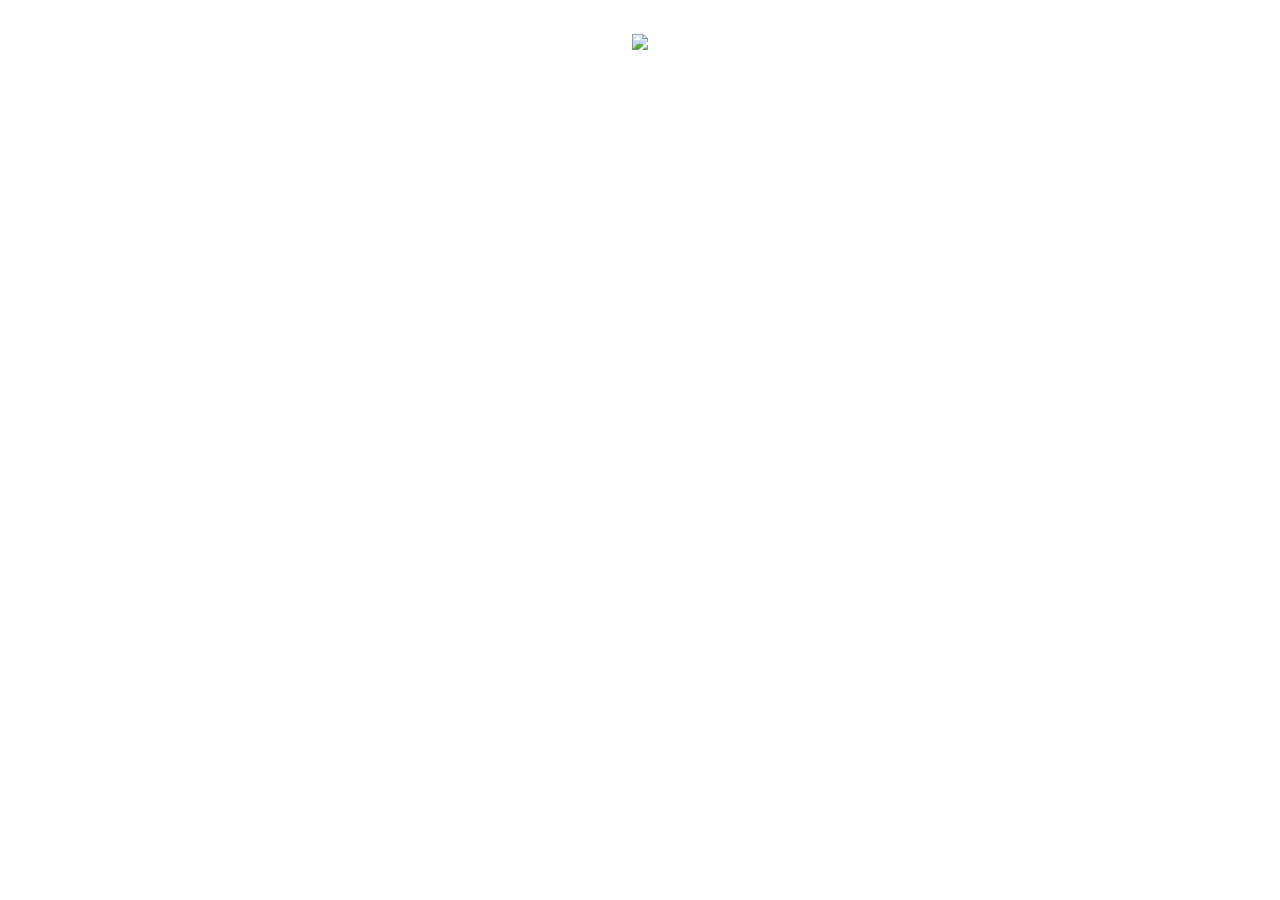
==== blog.html @ d1dbbe07 "create blog section" ====
<!DOCTYPE html>
<html lang="en">

<head>
    <meta charset="UTF-8" />
    <meta http-equiv="X-UA-Compatible" content="IE=edge" />
    <meta name="viewport" content="width=device-width, initial-scale=1.0" />
    <title>type Monster</title>
    <link rel="stylesheet" href="styles.css" />
    <link rel="preconnect" href="https://fonts.googleapis.com" />
    <link rel="preconnect" href="https://fonts.gstatic.com" crossorigin />
    <link href="https://fonts.googleapis.com/css2?family=Zilla+Slab:wght@300;400;500&display=swap" rel="stylesheet" />
</head>

<body>
    <h1 class="title"><img src="./logo.png" /></h1>
    <h2 class="blogs-title">Blog Section</h2>

    <div class="blog-container">
        <div>
            <h2>First blog</h2>
        </div>
        <div>
            <h2>First blog</h2>
        </div>
        <div>
            <h2>First blog</h2>
        </div>
        <div>
            <h2>First blog</h2>
        </div>
    </div>



</body>

</html>
---- styles.css ----
* {
  padding: 0;
  margin: 0;
  box-sizing: border-box;
}

body {
  background-image: url("./bg.png");
  background-size: cover;
  background-position: left top;
  font-family: "Zilla Slab", serif;
}

.box-container {
  width: 70%;
  margin: 0 auto;
}

#question {
  height: 100px;
  display: flex;
  align-items: center;
  justify-content: center;
  color: white;
  font-size: 25px;
  border-radius: 15px;
  background: rgb(255, 255, 255);
  background: linear-gradient(
    92.49deg,
    rgba(255, 255, 255, 0.1) 0.18%,
    rgba(255, 255, 255, 0.05) 99.85%
  );
  backdrop-filter: blur(5px);
  margin-bottom: 30px;
}

#display {
  height: 100px;
  display: flex;
  flex-wrap: wrap;
  align-items: center;
  padding-left: 5rem;
  color: white;
  font-size: 32px;
  background-color: #171717;
  border: 2px solid #9dffad;
  border-radius: 15px;
}

#countdown {
  position: fixed;
  height: 100vh;
  width: 100vw;
  background-color: rgba(0, 0, 0, 0.8);
  top: 0;
  left: 0;
  display: flex;
  align-items: center;
  justify-content: center;
  font-size: 3rem;
  color: white;
  display: none;
}
#result {
  position: fixed;
  top: 50%; 
  left: 50%;
  transform: translate(-50%, -50%);
  height: 250px;
  width: 400px;
  background-color: #171717;
  border-radius: 15px;
  border: 2px solid #9dffad;
  color: white;
  text-align: center;
  padding: 2rem;
}
#show-time{
  text-align: center;
  color: white;
  margin: 10px 0;
}

.green {
  color: #9dffad;
}
.red {
  color: #eb6565;
}
.bold {
  font-weight: 700;
}
.inactive {
  border: 2px solid white !important;
}
.hidden {
  display: none;
}
.title {
  text-align: center;
  color: white;
  margin: 20px 0;
}

.divider-container {
  height: 80px;
  display: flex;
  justify-content: center;
  align-items: center;
  gap: 15px;
  margin: 0 auto;
}

.line {
  height: 2px;
  background: white;
  width: 100%;
}

.title2 {
  color: white;
  display: block;
}

.buttons {
  display: flex;
  justify-content: center;
  margin: 30px 0;
}
button {
  padding: 10px 20px;
  border: none;
  font-size: 16px;
  font-weight: bold;
  width: 300px;
  height: 50px;
  color: white;
  background-color: #171717;
  border-radius: 10px;
  border: 2px solid #9dffad;
  cursor: pointer;
}

#histories {
  display: grid;
  grid-template-columns: repeat(3, 1fr);
  gap: 1.5rem;
  
}

.card {
  width: 100%;
  height: 100%;
  padding: 50px;
  display: flex;
  flex-direction: column;
  justify-content: space-between;
  align-items: center;
  padding: 20px 30px;
  color: white;
  border-radius: 15px;
  background: rgb(255, 255, 255);
  background: linear-gradient(
    92.49deg,
    rgba(255, 255, 255, 0.1) 0.18%,
    rgba(255, 255, 255, 0.05) 99.85%
  );
  backdrop-filter: blur(5px);
  margin-bottom: 30px;
}

#modal-background {
  background: rgb(255, 255, 255);
  background: linear-gradient(
    92.49deg,
    rgba(255, 255, 255, 0.1) 0.18%,
    rgba(255, 255, 255, 0.05) 99.85%
  );
  backdrop-filter: blur(5px);
  height: 100vh;
  width: 100%;
  position: fixed;
  top: 0;
}

/* style for blog section  */
.blogs-title{
  text-align: center;
  color: white;
}

.blog-container{
  width: 100%;
  margin-top: 100px;
  display: flex;
  justify-content: space-evenly;
  color: white;
}

@media only screen and (max-width: 700px) {
  .box-container {
    padding: 0 20px;
    width: 100%;
  }
    #histories {
      display: grid;
      grid-template-columns: repeat(2, 1fr);
      gap: 1.5rem;
  
    }
}

@media only screen and (max-width: 476px) {
  #histories {
      display: grid;
      grid-template-columns: repeat(1, 1fr);
      gap: 1.5rem;
  
    }
}
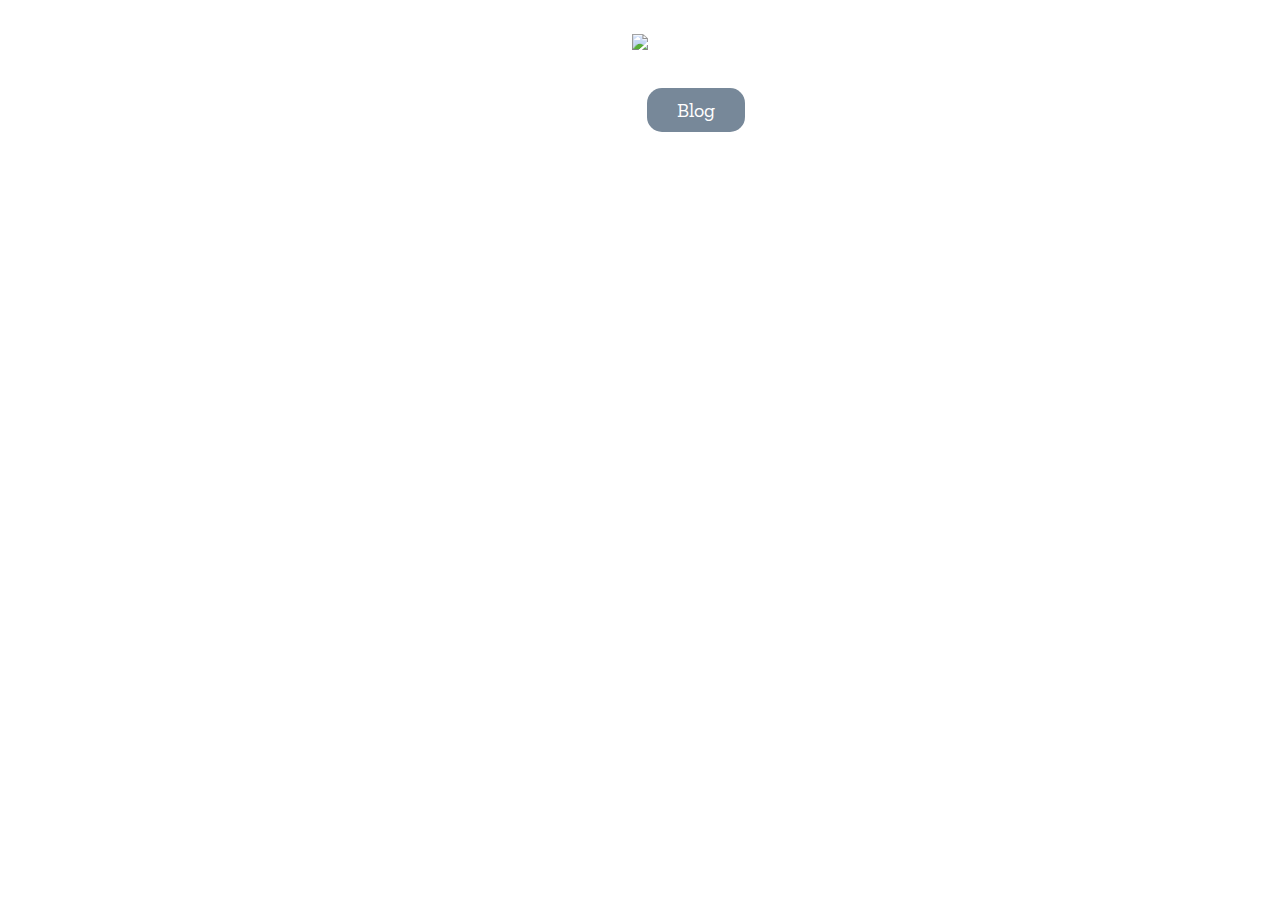
==== commit 9eaf5aaa: "menu created" ====
--- a/blog.html
+++ b/blog.html
@@ -14,20 +14,37 @@
 
 <body>
     <h1 class="title"><img src="./logo.png" /></h1>
+    <div class="menu">
+        <li><a href="index.html">Home</a></li>
+        <li class="active"><a href="blog.html">Blog</a></li>
+    </div>
     <h2 class="blogs-title">Blog Section</h2>
 
     <div class="blog-container">
         <div>
-            <h2>First blog</h2>
+            <h2>Q: What is the difference between local storage and session storage?</h2>
+            <p class="blog-answer">The difference between localStorage and sessionStorage has to do with lifetime and scope: how long the data is saved for
+            and who the data is accessible to. Session storage is destroyed once the user closes the browser whereas, Local storage
+            stores data with no expiration date.</p>
         </div>
         <div>
-            <h2>First blog</h2>
+            <h2>Q: What is difference between local and global scope in JavaScript?</h2>
+            <p class="blog-answer">JavaScript variables have only two scopes. Global Variables − A global variable has a global scope which means it can be
+            defined anywhere in your JavaScript code. Local Variables − A local variable will be visible only within a function
+            where it is defined. Function parameters are always local to that function.</p>
         </div>
         <div>
-            <h2>First blog</h2>
+            <h2>Q: What is event loop in JavaScript?</h2>
+            <p class="blog-answer">The Event Loop has one simple job — to monitor the Call Stack and the Callback Queue. If the Call Stack is empty, the
+            Event Loop will take the first event from the queue and will push it to the Call Stack, which effectively runs it. Such
+            an iteration is called a tick in the Event Loop.</p>
         </div>
         <div>
-            <h2>First blog</h2>
+            <h2>Q: How do I get undefined in JavaScript?</h2>
+            <p class="blog-answer">In JavaScript, a variable without a value, has the value undefined. The type is also undefined.
+            Any variable can be emptied, by setting the value to undefined. The type will also be undefined.
+            An empty value has nothing to do with undefined.
+            </p>
         </div>
     </div>
 
--- a/styles.css
+++ b/styles.css
@@ -14,6 +14,31 @@
 .box-container {
   width: 70%;
   margin: 0 auto;
+}
+
+.menu{
+  color: white;
+  display: flex;
+  justify-content: center;
+  margin: 30px 0;
+}
+
+.menu li{
+  list-style: none;
+  padding: 10px 30px;
+  font-size: 20px;
+}
+
+.menu li a{
+  text-decoration: none;
+  color: white;
+}
+.active{
+  background-color: lightslategrey;
+  border-radius: 15px;
+  color: black;
+  cursor: pointer;
+
 }
 
 #question {
@@ -190,11 +215,16 @@
 }
 
 .blog-container{
-  width: 100%;
-  margin-top: 100px;
-  display: flex;
-  justify-content: space-evenly;
-  color: white;
+  width: 80%;
+  margin: 100px auto;
+  display: grid;
+  grid-template-columns: repeat(2, 1fr);
+  gap: 3rem;
+  color: white;
+}
+
+.blog-answer{
+  margin-top: 20px;
 }
 
 @media only screen and (max-width: 700px) {
@@ -208,6 +238,12 @@
       gap: 1.5rem;
   
     }
+
+    .blog-container {
+        width: 80%;
+        grid-template-columns: repeat(1, 1fr);
+
+    }
 }
 
 @media only screen and (max-width: 476px) {
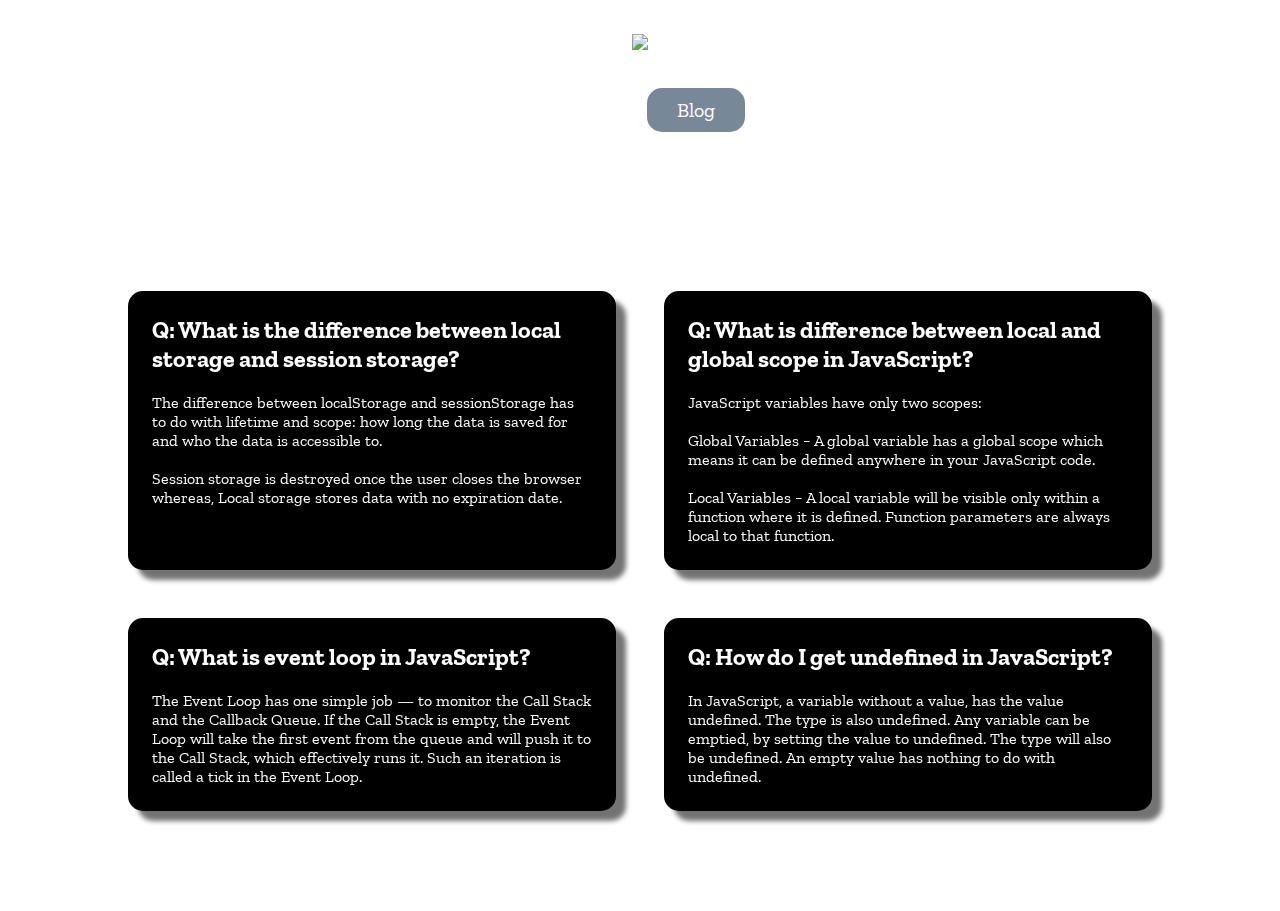
==== commit 5a467244: "questions update" ====
--- a/blog.html
+++ b/blog.html
@@ -24,13 +24,14 @@
         <div>
             <h2>Q: What is the difference between local storage and session storage?</h2>
             <p class="blog-answer">The difference between localStorage and sessionStorage has to do with lifetime and scope: how long the data is saved for
-            and who the data is accessible to. Session storage is destroyed once the user closes the browser whereas, Local storage
+            and who the data is accessible to. <br> <br> Session storage is destroyed once the user closes the browser whereas, Local storage
             stores data with no expiration date.</p>
         </div>
         <div>
             <h2>Q: What is difference between local and global scope in JavaScript?</h2>
-            <p class="blog-answer">JavaScript variables have only two scopes. Global Variables − A global variable has a global scope which means it can be
-            defined anywhere in your JavaScript code. Local Variables − A local variable will be visible only within a function
+            <p class="blog-answer">JavaScript variables have only two scopes: <br> <br> Global Variables − A global variable has a global scope which means it can be
+            defined anywhere in your JavaScript code. <br> <br>
+            Local Variables − A local variable will be visible only within a function
             where it is defined. Function parameters are always local to that function.</p>
         </div>
         <div>
--- a/styles.css
+++ b/styles.css
@@ -46,8 +46,9 @@
   display: flex;
   align-items: center;
   justify-content: center;
-  color: white;
-  font-size: 25px;
+  padding: 2%;
+  color: white;
+  font-size: 1.2rem;
   border-radius: 15px;
   background: rgb(255, 255, 255);
   background: linear-gradient(
@@ -60,13 +61,13 @@
 }
 
 #display {
-  height: 100px;
+  min-height: 100px;
   display: flex;
   flex-wrap: wrap;
   align-items: center;
-  padding-left: 5rem;
-  color: white;
-  font-size: 32px;
+  padding: 2%;
+  color: white;
+  font-size: 2rem;
   background-color: #171717;
   border: 2px solid #9dffad;
   border-radius: 15px;
@@ -91,7 +92,7 @@
   top: 50%; 
   left: 50%;
   transform: translate(-50%, -50%);
-  height: 250px;
+  min-height: 250px;
   width: 400px;
   background-color: #171717;
   border-radius: 15px;
@@ -99,6 +100,10 @@
   color: white;
   text-align: center;
   padding: 2rem;
+}
+
+#result p{
+  margin: 20px;
 }
 #show-time{
   text-align: center;
@@ -223,6 +228,14 @@
   color: white;
 }
 
+.blog-container div{
+  background-color: black;
+  padding: 5%;
+  border-radius: 15px;
+  box-shadow: 10px 10px 5px rgba(0, 0, 0, 0.549);
+  backdrop-filter: blur(10px);
+}
+
 .blog-answer{
   margin-top: 20px;
 }
@@ -244,6 +257,9 @@
         grid-template-columns: repeat(1, 1fr);
 
     }
+    #display {
+      font-size: 1.4rem;
+    }
 }
 
 @media only screen and (max-width: 476px) {
@@ -252,5 +268,8 @@
       grid-template-columns: repeat(1, 1fr);
       gap: 1.5rem;
   
-    }
-}
+  }
+  #display{
+    font-size: 1rem;
+  }
+}
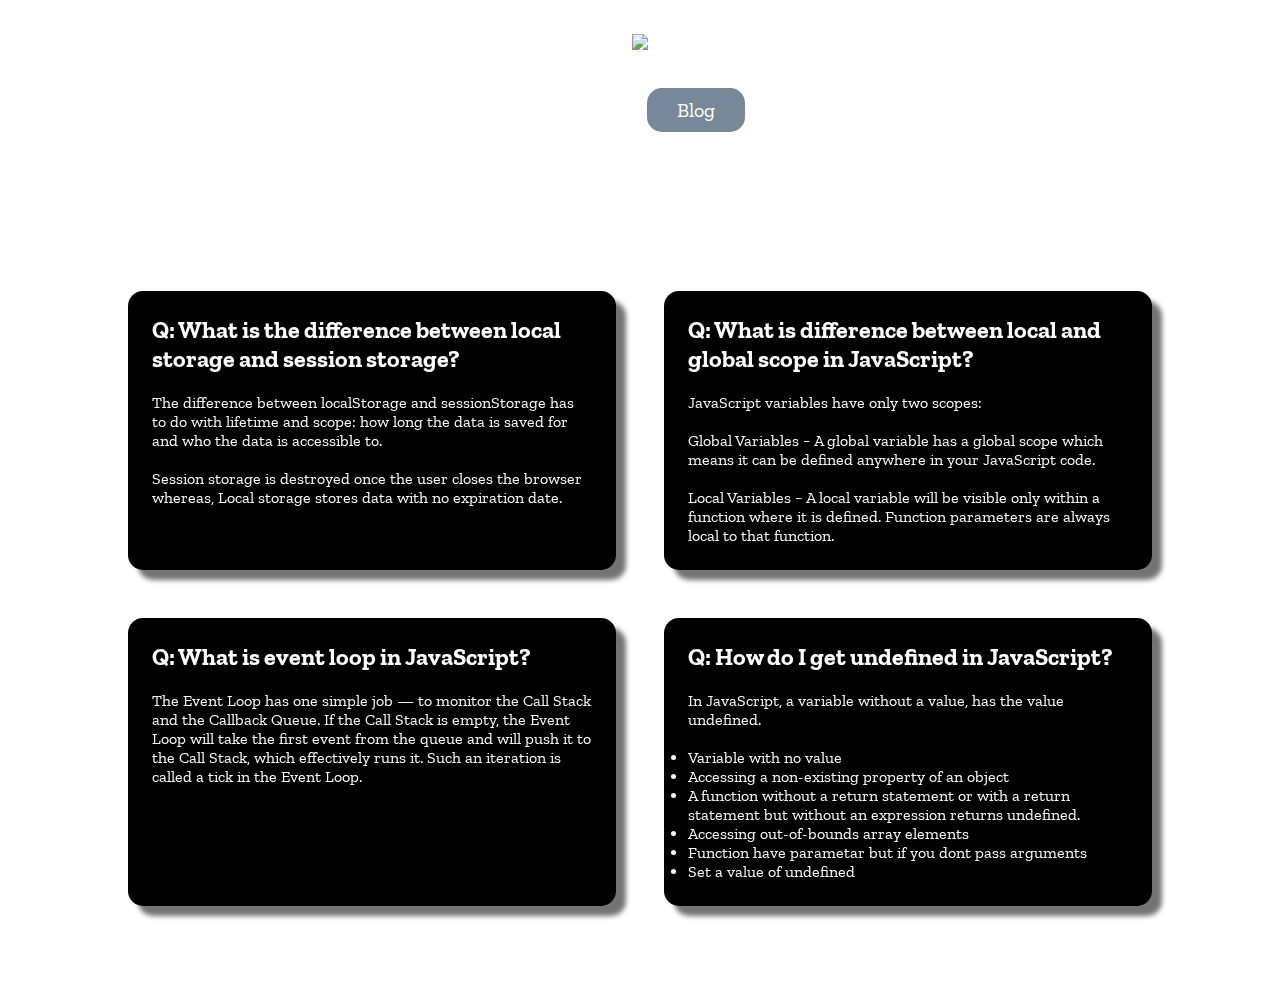
==== commit 556ad9ad: "recheck" ====
--- a/blog.html
+++ b/blog.html
@@ -42,9 +42,13 @@
         </div>
         <div>
             <h2>Q: How do I get undefined in JavaScript?</h2>
-            <p class="blog-answer">In JavaScript, a variable without a value, has the value undefined. The type is also undefined.
-            Any variable can be emptied, by setting the value to undefined. The type will also be undefined.
-            An empty value has nothing to do with undefined.
+            <p class="blog-answer">In JavaScript, a variable without a value, has the value undefined. <br> <br>
+                <li>Variable with no value</li>
+                <li>Accessing a non-existing property of an object</li>
+                <li>A function without a return statement or with a return statement but without an expression returns undefined.</li>
+                <li>Accessing out-of-bounds array elements</li>
+                <li>Function have parametar but if you dont pass arguments</li>
+                <li>Set a value of undefined</li>
             </p>
         </div>
     </div>
